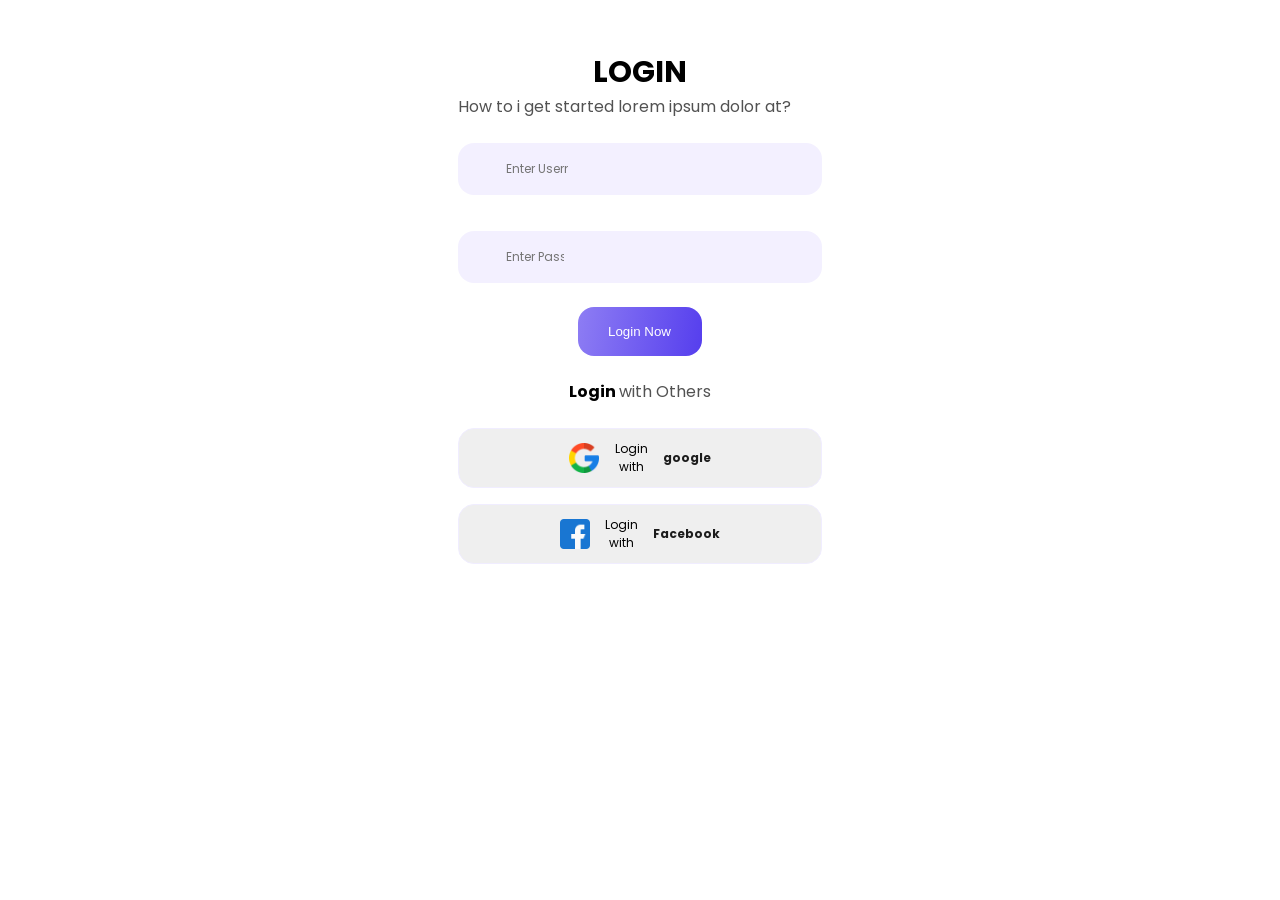
==== index.html @ 4773674c "end" ====
<!DOCTYPE html>
<html lang="en">
  <head>
    <meta charset="UTF-8">
    <meta name="viewport" content="width=device-width, initial-scale=1.0">
    <link rel="stylesheet" href="./css/fonts.css">
    <link rel="stylesheet" href="./css/index.css">
    <title>Ro'yxatdan o'tish</title>
  </head>
  <body>

    <!-- card section -->
    <div class="card">
      <h1 class="card-title">Login</h1>
      <p class="card-desc">How to i get started lorem ipsum dolor at?</p>
      <div class="buttons">
        <input class="firts-input" type="text" placeholder="Enter Username">
        <input class="two-input" type="text" placeholder="Enter Password">
      </div>
      <div class="btn">
        <button>Login Now</button>
      </div>
      <div class="login">
        <h2>Login <span>with Others</span></h2>
      </div>

      <button class="buttons-btn"><img src="./images/google.svg" alt="google"
          width="30"> Login with <span>google</span></button>
      <button class="buttons-two"><img src="./images/facebook.svg"
          alt="facebook" width="30"> Login with <span>Facebook</span></button>
    </div>
    <!-- card end -->

    <script src="./js/main.js"></script>
  </body>
</html>
---- css/fonts.css ----
/* poppins-regular - latin */
@font-face {
  font-display: swap; /* Check https://developer.mozilla.org/en-US/docs/Web/CSS/@font-face/font-display for other options. */
  font-family: 'Poppins';
  font-style: normal;
  font-weight: 400;
  src: url('../fonts/poppins-v21-latin-regular.woff2') format('woff2'); /* Chrome 36+, Opera 23+, Firefox 39+, Safari 12+, iOS 10+ */
}
/* poppins-700 - latin */
@font-face {
  font-display: swap; /* Check https://developer.mozilla.org/en-US/docs/Web/CSS/@font-face/font-display for other options. */
  font-family: 'Poppins';
  font-style: normal;
  font-weight: 700;
  src: url('../fonts/poppins-v21-latin-700.woff2') format('woff2'); /* Chrome 36+, Opera 23+, Firefox 39+, Safari 12+, iOS 10+ */
}
---- css/index.css ----
* {
  margin: 0;
  padding: 0;
  box-sizing: border-box;
}

.card {
  justify-content: center;
  width: 364px;
  height: 469px;
  margin: 50px auto;
}

.card-title {
  font-family: 'Poppins';
  font-size: 30px;
  font-weight: 700;
  line-height: 45px;
  text-align: left;
  text-transform: uppercase;
  text-align: center;
}

.card-desc {
  width: 336px;
  font-family: 'Poppins';
  font-size: 16px;
  font-weight: 400;
  line-height: 24px;
  color: #525252;
  margin-bottom: 24px;
}

.buttons {
  display: flex;
  flex-direction: column;
  gap: 18px;
}

.firts-input {
  display: flex;
  align-items: center;
  gap: 6px;
  padding: 17px 254px 17px 48px;
  border-radius: 16px;
  border: none;
  background-color: #F0EDFFCC;
  font-family: 'Poppins';
  font-size: 12px;
  font-weight: 400;
  line-height: 18px;
  color: #1C1C1C;
  margin-bottom: 18px;
}

.two-input {
  display: flex;
  align-items: center;
  gap: 6px;
  border: none;
  padding: 17px 258px 17px 48px;
  border-radius: 16px;
  background-color: rgba(240, 237, 255, 0.8);
  font-family: 'Poppins';
  font-size: 12px;
  font-weight: 400;
  line-height: 18px;
  text-align: left;

}

.btn {
  display: flex;
  justify-content: center;
  align-items: center;
  margin: 0 auto;
  transition: all 0.5s;
}

.btn button {
  display: flex;
  padding: 17px 31px 17px 30px;
  border: none;
  border-radius: 16px;
  background: linear-gradient(99.78deg, #9181F4 -5.85%, #5038ED 109.55%);
  margin-top: 24px;
  transition: all 0.5s;
  color: rgba(255, 255, 255, 1);

}

.btn button:hover {
  cursor: pointer;
}

.login h2 {
  text-align: center;
  margin-top: 24px;
  font-family: 'Poppins';
  font-size: 16px;
  font-weight: 700;
  line-height: 24px;
}

.login span {
  font-family: 'Poppins';
  font-size: 16px;
  font-weight: 400;
  line-height: 24px;
  color: rgba(82, 82, 82, 1);
}

.buttons-two {
  justify-content: center;
  display: flex;
  align-items: center;
  border: 1px solid rgba(240, 237, 255, 1);
  border-radius: 16px;
}


.buttons-btn {
  margin-top: 24px;
  display: flex;
  align-items: center;
  gap: 8px;
  padding: 11px 110px;
  border: 1px solid rgba(240, 237, 255, 1);
  border-radius: 16px;
  font-family: 'Poppins';
  font-size: 12px;
  font-weight: 400;
  line-height: 18px;
  transition: all 0.9s;

}


.buttons-btn span {
  font-family: 'Poppins';
  font-size: 12px;
  font-weight: 700;
  line-height: 18px;
  text-align: left;
  color: rgba(28, 28, 28, 1);
}

.buttons-two {
  display: flex;
  align-items: center;
  gap: 8px;
  margin-top: 16px;
  border: 1px solid rgba(240, 237, 255, 1);
  border-radius: 16px;
  padding: 11px 101px;
  font-family: 'Poppins';
  font-size: 12px;
  font-weight: 400;
  line-height: 18px;

}

.buttons-two span {
  font-family: 'Poppins';
  font-size: 12px;
  font-weight: 700;
  line-height: 18px;
  text-align: left;
  color: rgba(28, 28, 28, 1);
}
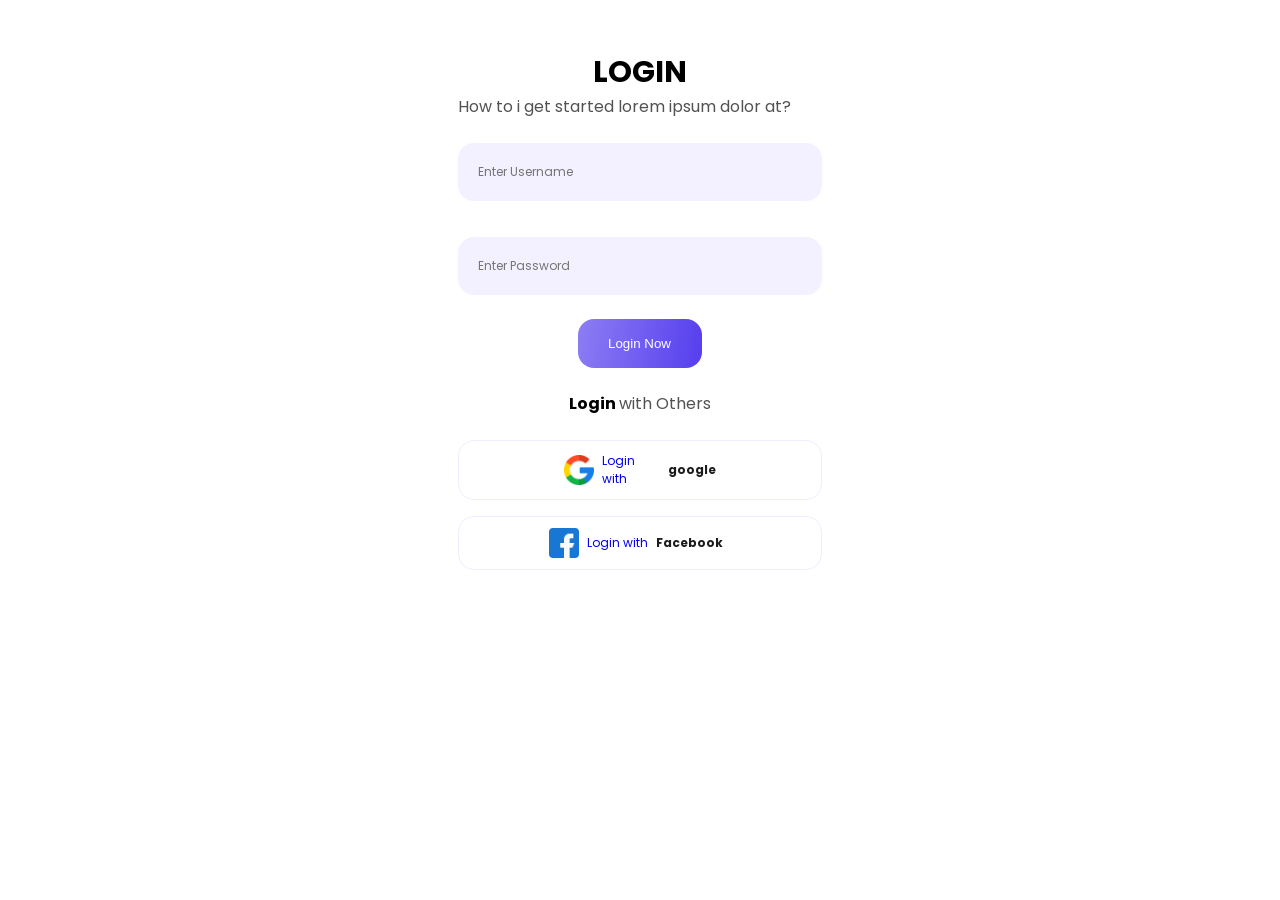
==== commit 5d1add69: "end" ====
--- a/index.html
+++ b/index.html
@@ -24,10 +24,12 @@
         <h2>Login <span>with Others</span></h2>
       </div>
 
-      <button class="buttons-btn"><img src="./images/google.svg" alt="google"
-          width="30"> Login with <span>google</span></button>
-      <button class="buttons-two"><img src="./images/facebook.svg"
-          alt="facebook" width="30"> Login with <span>Facebook</span></button>
+      <a class="buttons-btn" href="https://www.google.com/"><img
+          src="./images/google.svg" alt="google"> Login with
+        <span>google</span></a>
+      <a class="buttons-two" href="https://www.facebook.com/"><img
+          src="./images/facebook.svg" alt="facebook">Login with
+        <span>Facebook</span></a>
     </div>
     <!-- card end -->
 
--- a/css/index.css
+++ b/css/index.css
@@ -38,27 +38,21 @@
 }
 
 .firts-input {
-  display: flex;
-  align-items: center;
-  gap: 6px;
-  padding: 17px 254px 17px 48px;
+  padding: 20px;
   border-radius: 16px;
   border: none;
-  background-color: #F0EDFFCC;
+  background-color: #f0edffcc;
   font-family: 'Poppins';
   font-size: 12px;
   font-weight: 400;
   line-height: 18px;
-  color: #1C1C1C;
+  color: #1c1c1c;
   margin-bottom: 18px;
 }
 
 .two-input {
-  display: flex;
-  align-items: center;
-  gap: 6px;
   border: none;
-  padding: 17px 258px 17px 48px;
+  padding: 20px;
   border-radius: 16px;
   background-color: rgba(240, 237, 255, 0.8);
   font-family: 'Poppins';
@@ -66,7 +60,6 @@
   font-weight: 400;
   line-height: 18px;
   text-align: left;
-
 }
 
 .btn {
@@ -82,11 +75,10 @@
   padding: 17px 31px 17px 30px;
   border: none;
   border-radius: 16px;
-  background: linear-gradient(99.78deg, #9181F4 -5.85%, #5038ED 109.55%);
+  background: linear-gradient(99.78deg, #9181f4 -5.85%, #5038ed 109.55%);
   margin-top: 24px;
   transition: all 0.5s;
   color: rgba(255, 255, 255, 1);
-
 }
 
 .btn button:hover {
@@ -110,21 +102,13 @@
   color: rgba(82, 82, 82, 1);
 }
 
-.buttons-two {
-  justify-content: center;
-  display: flex;
-  align-items: center;
-  border: 1px solid rgba(240, 237, 255, 1);
-  border-radius: 16px;
-}
-
-
 .buttons-btn {
+  text-decoration: none;
   margin-top: 24px;
   display: flex;
   align-items: center;
   gap: 8px;
-  padding: 11px 110px;
+  padding: 11px 105px;
   border: 1px solid rgba(240, 237, 255, 1);
   border-radius: 16px;
   font-family: 'Poppins';
@@ -132,9 +116,7 @@
   font-weight: 400;
   line-height: 18px;
   transition: all 0.9s;
-
 }
-
 
 .buttons-btn span {
   font-family: 'Poppins';
@@ -146,18 +128,19 @@
 }
 
 .buttons-two {
+  text-decoration: none;
+  margin-top: 24px;
   display: flex;
   align-items: center;
   gap: 8px;
+  padding: 11px 90px;
   margin-top: 16px;
   border: 1px solid rgba(240, 237, 255, 1);
   border-radius: 16px;
-  padding: 11px 101px;
   font-family: 'Poppins';
   font-size: 12px;
   font-weight: 400;
   line-height: 18px;
-
 }
 
 .buttons-two span {
